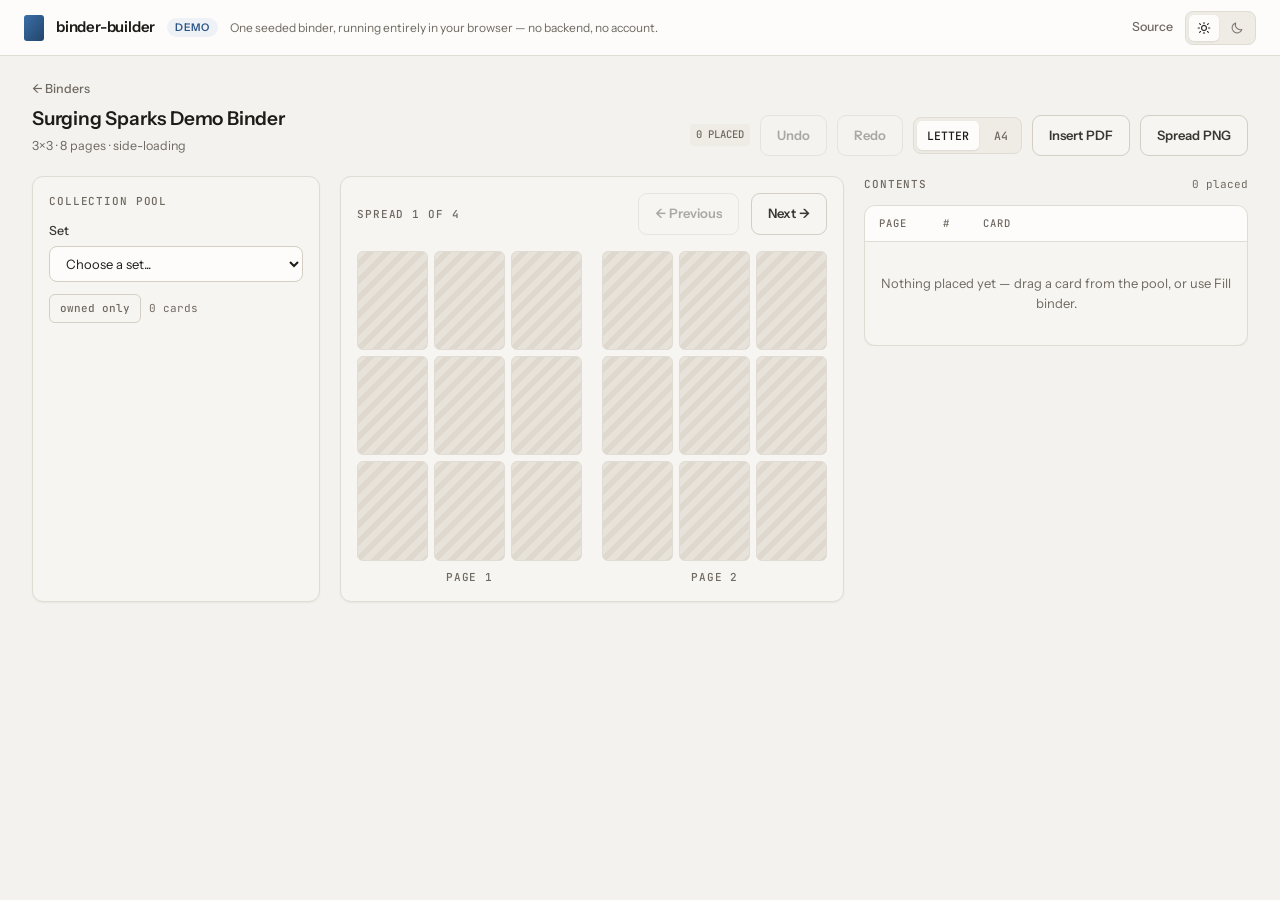
==== static/binder-builder-demo/index.html @ f61a71b1 "Add binder-builder project showcase with a live in-browser demo Write-up mirrors the Caliper page's " ====
<!doctype html>
<html lang="en">
  <head>
    <meta charset="UTF-8" />
    <meta name="viewport" content="width=device-width, initial-scale=1.0" />
    <title>binder-builder</title>
    <link rel="preconnect" href="https://fonts.googleapis.com" />
    <link rel="preconnect" href="https://fonts.gstatic.com" crossorigin />
    <link
      href="https://fonts.googleapis.com/css2?family=Space+Grotesk:wght@400;500;600;700&family=Instrument+Sans:wght@400;500;600;700&family=JetBrains+Mono:wght@400;500;700&display=swap"
      rel="stylesheet"
    />
    <script>
      // Resolve the theme before first paint so a dark-mode reload never flashes the paper
      // background. Mirrors the logic in src/lib/theme.tsx -- keep the storage key in sync.
      (function () {
        try {
          var stored = localStorage.getItem("bb-theme");
          var theme =
            stored === "light" || stored === "dark"
              ? stored
              : window.matchMedia("(prefers-color-scheme: dark)").matches
                ? "dark"
                : "light";
          document.documentElement.setAttribute("data-theme", theme);
        } catch (e) {
          document.documentElement.setAttribute("data-theme", "light");
        }
      })();
    </script>
    <script type="module" crossorigin src="/static/binder-builder-demo/assets/index-Chipo_FV.js"></script>
    <link rel="stylesheet" crossorigin href="/static/binder-builder-demo/assets/index-CbqgKbWm.css">
  </head>
  <body>
    <div id="root"></div>
  </body>
</html>
---- static/binder-builder-demo/assets/index-CbqgKbWm.css ----
*,:before,:after{--tw-border-spacing-x: 0;--tw-border-spacing-y: 0;--tw-translate-x: 0;--tw-translate-y: 0;--tw-rotate: 0;--tw-skew-x: 0;--tw-skew-y: 0;--tw-scale-x: 1;--tw-scale-y: 1;--tw-pan-x: ;--tw-pan-y: ;--tw-pinch-zoom: ;--tw-scroll-snap-strictness: proximity;--tw-gradient-from-position: ;--tw-gradient-via-position: ;--tw-gradient-to-position: ;--tw-ordinal: ;--tw-slashed-zero: ;--tw-numeric-figure: ;--tw-numeric-spacing: ;--tw-numeric-fraction: ;--tw-ring-inset: ;--tw-ring-offset-width: 0px;--tw-ring-offset-color: #fff;--tw-ring-color: rgb(59 130 246 / .5);--tw-ring-offset-shadow: 0 0 #0000;--tw-ring-shadow: 0 0 #0000;--tw-shadow: 0 0 #0000;--tw-shadow-colored: 0 0 #0000;--tw-blur: ;--tw-brightness: ;--tw-contrast: ;--tw-grayscale: ;--tw-hue-rotate: ;--tw-invert: ;--tw-saturate: ;--tw-sepia: ;--tw-drop-shadow: ;--tw-backdrop-blur: ;--tw-backdrop-brightness: ;--tw-backdrop-contrast: ;--tw-backdrop-grayscale: ;--tw-backdrop-hue-rotate: ;--tw-backdrop-invert: ;--tw-backdrop-opacity: ;--tw-backdrop-saturate: ;--tw-backdrop-sepia: ;--tw-contain-size: ;--tw-contain-layout: ;--tw-contain-paint: ;--tw-contain-style: }::backdrop{--tw-border-spacing-x: 0;--tw-border-spacing-y: 0;--tw-translate-x: 0;--tw-translate-y: 0;--tw-rotate: 0;--tw-skew-x: 0;--tw-skew-y: 0;--tw-scale-x: 1;--tw-scale-y: 1;--tw-pan-x: ;--tw-pan-y: ;--tw-pinch-zoom: ;--tw-scroll-snap-strictness: proximity;--tw-gradient-from-position: ;--tw-gradient-via-position: ;--tw-gradient-to-position: ;--tw-ordinal: ;--tw-slashed-zero: ;--tw-numeric-figure: ;--tw-numeric-spacing: ;--tw-numeric-fraction: ;--tw-ring-inset: ;--tw-ring-offset-width: 0px;--tw-ring-offset-color: #fff;--tw-ring-color: rgb(59 130 246 / .5);--tw-ring-offset-shadow: 0 0 #0000;--tw-ring-shadow: 0 0 #0000;--tw-shadow: 0 0 #0000;--tw-shadow-colored: 0 0 #0000;--tw-blur: ;--tw-brightness: ;--tw-contrast: ;--tw-grayscale: ;--tw-hue-rotate: ;--tw-invert: ;--tw-saturate: ;--tw-sepia: ;--tw-drop-shadow: ;--tw-backdrop-blur: ;--tw-backdrop-brightness: ;--tw-backdrop-contrast: ;--tw-backdrop-grayscale: ;--tw-backdrop-hue-rotate: ;--tw-backdrop-invert: ;--tw-backdrop-opacity: ;--tw-backdrop-saturate: ;--tw-backdrop-sepia: ;--tw-contain-size: ;--tw-contain-layout: ;--tw-contain-paint: ;--tw-contain-style: }*,:before,:after{box-sizing:border-box;border-width:0;border-style:solid;border-color:#e5e7eb}:before,:after{--tw-content: ""}html,:host{line-height:1.5;-webkit-text-size-adjust:100%;-moz-tab-size:4;-o-tab-size:4;tab-size:4;font-family:var(--font-sans);font-feature-settings:normal;font-variation-settings:normal;-webkit-tap-highlight-color:transparent}body{margin:0;line-height:inherit}hr{height:0;color:inherit;border-top-width:1px}abbr:where([title]){-webkit-text-decoration:underline dotted;text-decoration:underline dotted}h1,h2,h3,h4,h5,h6{font-size:inherit;font-weight:inherit}a{color:inherit;text-decoration:inherit}b,strong{font-weight:bolder}code,kbd,samp,pre{font-family:var(--font-mono);font-feature-settings:normal;font-variation-settings:normal;font-size:1em}small{font-size:80%}sub,sup{font-size:75%;line-height:0;position:relative;vertical-align:baseline}sub{bottom:-.25em}sup{top:-.5em}table{text-indent:0;border-color:inherit;border-collapse:collapse}button,input,optgroup,select,textarea{font-family:inherit;font-feature-settings:inherit;font-variation-settings:inherit;font-size:100%;font-weight:inherit;line-height:inherit;letter-spacing:inherit;color:inherit;margin:0;padding:0}button,select{text-transform:none}button,input:where([type=button]),input:where([type=reset]),input:where([type=submit]){-webkit-appearance:button;background-color:transparent;background-image:none}:-moz-focusring{outline:auto}:-moz-ui-invalid{box-shadow:none}progress{vertical-align:baseline}::-webkit-inner-spin-button,::-webkit-outer-spin-button{height:auto}[type=search]{-webkit-appearance:textfield;outline-offset:-2px}::-webkit-search-decoration{-webkit-appearance:none}::-webkit-file-upload-button{-webkit-appearance:button;font:inherit}summary{display:list-item}blockquote,dl,dd,h1,h2,h3,h4,h5,h6,hr,figure,p,pre{margin:0}fieldset{margin:0;padding:0}legend{padding:0}ol,ul,menu{list-style:none;margin:0;padding:0}dialog{padding:0}textarea{resize:vertical}input::-moz-placeholder,textarea::-moz-placeholder{opacity:1;color:#9ca3af}input::placeholder,textarea::placeholder{opacity:1;color:#9ca3af}button,[role=button]{cursor:pointer}:disabled{cursor:default}img,svg,video,canvas,audio,iframe,embed,object{display:block;vertical-align:middle}img,video{max-width:100%;height:auto}[hidden]:where(:not([hidden=until-found])){display:none}body{background-color:var(--canvas);font-family:var(--font-sans);color:var(--text);-webkit-font-smoothing:antialiased;-moz-osx-font-smoothing:grayscale}input,select,textarea,button{font-family:inherit}::-moz-selection{background:var(--accent-surface);color:var(--accent-text)}::selection{background:var(--accent-surface);color:var(--accent-text)}a:focus-visible,button:focus-visible,input:focus-visible,select:focus-visible,textarea:focus-visible,summary:focus-visible,[tabindex]:focus-visible,[role=button]:focus-visible{outline:2px solid var(--accent);outline-offset:2px}:focus:not(:focus-visible){outline:none}.hatch{background:repeating-linear-gradient(135deg,var(--hatch-a) 0 6px,var(--hatch-b) 6px 12px)}.hatch-lg{background:repeating-linear-gradient(135deg,var(--hatch-a) 0 8px,var(--hatch-b) 8px 16px)}.label-mono{font-family:var(--font-mono);font-size:11px;font-weight:500;text-transform:uppercase;letter-spacing:.08em;color:var(--text-3)}.sr-only{position:absolute;width:1px;height:1px;padding:0;margin:-1px;overflow:hidden;clip:rect(0,0,0,0);white-space:nowrap;border-width:0}.visible{visibility:visible}.collapse{visibility:collapse}.absolute{position:absolute}.relative{position:relative}.sticky{position:sticky}.left-1{left:.25rem}.right-1{right:.25rem}.right-\[3px\]{right:3px}.top-0{top:0}.top-1{top:.25rem}.top-\[3px\]{top:3px}.z-20{z-index:20}.mx-auto{margin-left:auto;margin-right:auto}.mb-0\.5{margin-bottom:.125rem}.mb-3{margin-bottom:.75rem}.mb-3\.5{margin-bottom:.875rem}.mb-4{margin-bottom:1rem}.mb-5{margin-bottom:1.25rem}.mb-6{margin-bottom:1.5rem}.ml-auto{margin-left:auto}.mt-1{margin-top:.25rem}.mt-1\.5{margin-top:.375rem}.mt-2{margin-top:.5rem}.mt-2\.5{margin-top:.625rem}.mt-3{margin-top:.75rem}.mt-3\.5{margin-top:.875rem}.mt-4{margin-top:1rem}.mt-6{margin-top:1.5rem}.mt-8{margin-top:2rem}.block{display:block}.inline-block{display:inline-block}.flex{display:flex}.inline-flex{display:inline-flex}.table{display:table}.grid{display:grid}.hidden{display:none}.aspect-card{aspect-ratio:63 / 88}.aspect-pocket{aspect-ratio:5 / 7}.h-1{height:.25rem}.h-1\.5{height:.375rem}.h-11{height:2.75rem}.h-12{height:3rem}.h-14{height:3.5rem}.h-2{height:.5rem}.h-3\.5{height:.875rem}.h-56{height:14rem}.h-6{height:1.5rem}.h-64{height:16rem}.h-\[26px\]{height:26px}.h-full{height:100%}.max-h-12{max-height:3rem}.max-h-72{max-height:18rem}.max-h-\[60vh\]{max-height:60vh}.max-h-\[70vh\]{max-height:70vh}.min-h-\[calc\(100vh-56px\)\]{min-height:calc(100vh - 56px)}.min-h-screen{min-height:100vh}.\!w-auto{width:auto!important}.w-10{width:2.5rem}.w-11{width:2.75rem}.w-14{width:3.5rem}.w-16{width:4rem}.w-2{width:.5rem}.w-24{width:6rem}.w-3\.5{width:.875rem}.w-5{width:1.25rem}.w-8{width:2rem}.w-\[30px\]{width:30px}.w-\[3px\]{width:3px}.w-\[58px\]{width:58px}.w-\[68px\]{width:68px}.w-fit{width:-moz-fit-content;width:fit-content}.w-full{width:100%}.min-w-0{min-width:0px}.min-w-\[110px\]{min-width:110px}.min-w-\[118px\]{min-width:118px}.min-w-\[130px\]{min-width:130px}.min-w-\[150px\]{min-width:150px}.min-w-\[200px\]{min-width:200px}.max-w-4xl{max-width:56rem}.max-w-5xl{max-width:64rem}.max-w-7xl{max-width:80rem}.max-w-\[1600px\]{max-width:1600px}.max-w-\[230px\]{max-width:230px}.max-w-full{max-width:100%}.max-w-md{max-width:28rem}.max-w-xl{max-width:36rem}.flex-1{flex:1 1 0%}.flex-none{flex:none}.shrink-0{flex-shrink:0}.border-collapse{border-collapse:collapse}@keyframes pulse{50%{opacity:.5}}.animate-pulse{animation:pulse 2s cubic-bezier(.4,0,.6,1) infinite}.cursor-grab{cursor:grab}.cursor-help{cursor:help}.cursor-pointer{cursor:pointer}.touch-none{touch-action:none}.select-none{-webkit-user-select:none;-moz-user-select:none;user-select:none}.grid-cols-1{grid-template-columns:repeat(1,minmax(0,1fr))}.grid-cols-2{grid-template-columns:repeat(2,minmax(0,1fr))}.grid-cols-3{grid-template-columns:repeat(3,minmax(0,1fr))}.flex-col{flex-direction:column}.flex-wrap{flex-wrap:wrap}.items-end{align-items:flex-end}.items-center{align-items:center}.items-baseline{align-items:baseline}.justify-end{justify-content:flex-end}.justify-center{justify-content:center}.justify-between{justify-content:space-between}.gap-0\.5{gap:.125rem}.gap-1{gap:.25rem}.gap-1\.5{gap:.375rem}.gap-2{gap:.5rem}.gap-2\.5{gap:.625rem}.gap-3{gap:.75rem}.gap-3\.5{gap:.875rem}.gap-4{gap:1rem}.gap-5{gap:1.25rem}.gap-6{gap:1.5rem}.gap-\[1px\]{gap:1px}.gap-\[3px\]{gap:3px}.gap-\[5px\]{gap:5px}.gap-x-4{-moz-column-gap:1rem;column-gap:1rem}.space-y-0\.5>:not([hidden])~:not([hidden]){--tw-space-y-reverse: 0;margin-top:calc(.125rem * calc(1 - var(--tw-space-y-reverse)));margin-bottom:calc(.125rem * var(--tw-space-y-reverse))}.overflow-hidden{overflow:hidden}.overflow-x-auto{overflow-x:auto}.overflow-y-auto{overflow-y:auto}.truncate{overflow:hidden;text-overflow:ellipsis;white-space:nowrap}.whitespace-nowrap{white-space:nowrap}.rounded{border-radius:.25rem}.rounded-\[11px\]{border-radius:11px}.rounded-\[3px\]{border-radius:3px}.rounded-\[5px\]{border-radius:5px}.rounded-\[7px\]{border-radius:7px}.rounded-\[9px\]{border-radius:9px}.rounded-full{border-radius:9999px}.rounded-lg{border-radius:.5rem}.rounded-md{border-radius:.375rem}.rounded-sm{border-radius:.125rem}.border{border-width:1px}.border-2{border-width:2px}.border-b{border-bottom-width:1px}.border-t{border-top-width:1px}.border-dashed{border-style:dashed}.border-dotted{border-style:dotted}.border-accent{border-color:var(--accent)}.border-accent-line{border-color:var(--accent-line)}.border-danger-line{border-color:var(--danger-line)}.border-ink-4{border-color:var(--text-4)}.border-line{border-color:var(--line)}.border-line-card{border-color:var(--line-card)}.border-line-strong{border-color:var(--line-strong)}.border-warn-line{border-color:var(--warn-line)}.bg-accent{background-color:var(--accent)}.bg-accent-surface{background-color:var(--accent-surface)}.bg-canvas{background-color:var(--canvas)}.bg-danger-surface{background-color:var(--danger-surface)}.bg-inset{background-color:var(--inset)}.bg-nav-active{background-color:var(--nav-active)}.bg-raised{background-color:var(--raised)}.bg-seg{background-color:var(--seg-active)}.bg-surface{background-color:var(--surface)}.bg-track{background-color:var(--track)}.bg-track-muted{background-color:var(--track-muted)}.bg-warn{background-color:var(--warn)}.bg-warn-surface{background-color:var(--warn-surface)}.bg-well{background-color:var(--well)}.bg-accent-panel{background-image:var(--accent-panel)}.bg-glow{background-image:var(--canvas-glow)}.bg-gradient-to-br{background-image:linear-gradient(to bottom right,var(--tw-gradient-stops))}.from-accent{--tw-gradient-from: var(--accent) var(--tw-gradient-from-position);--tw-gradient-to: rgb(255 255 255 / 0) var(--tw-gradient-to-position);--tw-gradient-stops: var(--tw-gradient-from), var(--tw-gradient-to)}.to-accent-deep{--tw-gradient-to: var(--accent-deep) var(--tw-gradient-to-position)}.object-contain{-o-object-fit:contain;object-fit:contain}.object-cover{-o-object-fit:cover;object-fit:cover}.p-0{padding:0}.p-1{padding:.25rem}.p-1\.5{padding:.375rem}.p-2{padding:.5rem}.p-2\.5{padding:.625rem}.p-3{padding:.75rem}.p-4{padding:1rem}.p-5{padding:1.25rem}.p-\[3px\]{padding:3px}.px-1{padding-left:.25rem;padding-right:.25rem}.px-1\.5{padding-left:.375rem;padding-right:.375rem}.px-2{padding-left:.5rem;padding-right:.5rem}.px-2\.5{padding-left:.625rem;padding-right:.625rem}.px-3{padding-left:.75rem;padding-right:.75rem}.px-3\.5{padding-left:.875rem;padding-right:.875rem}.px-4{padding-left:1rem;padding-right:1rem}.px-5{padding-left:1.25rem;padding-right:1.25rem}.px-6{padding-left:1.5rem;padding-right:1.5rem}.py-0\.5{padding-top:.125rem;padding-bottom:.125rem}.py-1{padding-top:.25rem;padding-bottom:.25rem}.py-1\.5{padding-top:.375rem;padding-bottom:.375rem}.py-10{padding-top:2.5rem;padding-bottom:2.5rem}.py-14{padding-top:3.5rem;padding-bottom:3.5rem}.py-16{padding-top:4rem;padding-bottom:4rem}.py-2{padding-top:.5rem;padding-bottom:.5rem}.py-2\.5{padding-top:.625rem;padding-bottom:.625rem}.py-3\.5{padding-top:.875rem;padding-bottom:.875rem}.py-6{padding-top:1.5rem;padding-bottom:1.5rem}.py-8{padding-top:2rem;padding-bottom:2rem}.py-\[1px\]{padding-top:1px;padding-bottom:1px}.py-\[2px\]{padding-top:2px;padding-bottom:2px}.py-\[3px\]{padding-top:3px;padding-bottom:3px}.py-\[5px\]{padding-top:5px;padding-bottom:5px}.py-\[7px\]{padding-top:7px;padding-bottom:7px}.pb-1{padding-bottom:.25rem}.pt-1{padding-top:.25rem}.pt-2{padding-top:.5rem}.pt-3{padding-top:.75rem}.pt-3\.5{padding-top:.875rem}.text-left{text-align:left}.text-center{text-align:center}.text-right{text-align:right}.align-middle{vertical-align:middle}.font-mono{font-family:var(--font-mono)}.text-\[10\.5px\]{font-size:10.5px}.text-\[10px\]{font-size:10px}.text-\[11\.5px\]{font-size:11.5px}.text-\[11px\]{font-size:11px}.text-\[12\.5px\]{font-size:12.5px}.text-\[12px\]{font-size:12px}.text-\[13\.5px\]{font-size:13.5px}.text-\[13px\]{font-size:13px}.text-\[14px\]{font-size:14px}.text-\[15px\]{font-size:15px}.text-\[16px\]{font-size:16px}.text-\[19px\]{font-size:19px}.text-\[22px\]{font-size:22px}.text-\[24px\]{font-size:24px}.text-\[30px\]{font-size:30px}.text-\[9\.5px\]{font-size:9.5px}.font-bold{font-weight:700}.font-medium{font-weight:500}.font-semibold{font-weight:600}.uppercase{text-transform:uppercase}.leading-\[1\.55\]{line-height:1.55}.leading-\[1\.5\]{line-height:1.5}.leading-\[1\.6\]{line-height:1.6}.leading-none{line-height:1}.leading-snug{line-height:1.375}.leading-tight{line-height:1.25}.tracking-\[-0\.2px\]{letter-spacing:-.2px}.tracking-\[-0\.4px\]{letter-spacing:-.4px}.tracking-\[-0\.5px\]{letter-spacing:-.5px}.tracking-\[-1px\]{letter-spacing:-1px}.tracking-\[0\.04em\]{letter-spacing:.04em}.tracking-\[0\.06em\]{letter-spacing:.06em}.tracking-\[0\.08em\]{letter-spacing:.08em}.text-accent-fg{color:var(--accent-fg)}.text-accent-text{color:var(--accent-text)}.text-danger-text{color:var(--danger-text)}.text-ink{color:var(--text)}.text-ink-2{color:var(--text-2)}.text-ink-3{color:var(--text-3)}.text-ink-4{color:var(--text-4)}.text-warn-fg{color:var(--warn-fg)}.text-warn-text{color:var(--warn-text)}.underline{text-decoration-line:underline}.accent-\[var\(--accent\)\],.accent-accent{accent-color:var(--accent)}.opacity-25{opacity:.25}.opacity-40{opacity:.4}.opacity-45{opacity:.45}.shadow-glow{--tw-shadow: var(--glow);--tw-shadow-colored: var(--glow);box-shadow:var(--tw-ring-offset-shadow, 0 0 #0000),var(--tw-ring-shadow, 0 0 #0000),var(--tw-shadow)}.shadow-hero{--tw-shadow: var(--shadow-hero);--tw-shadow-colored: var(--shadow-hero);box-shadow:var(--tw-ring-offset-shadow, 0 0 #0000),var(--tw-ring-shadow, 0 0 #0000),var(--tw-shadow)}.shadow-lift{--tw-shadow: var(--shadow-lift);--tw-shadow-colored: var(--shadow-lift);box-shadow:var(--tw-ring-offset-shadow, 0 0 #0000),var(--tw-ring-shadow, 0 0 #0000),var(--tw-shadow)}.shadow-panel{--tw-shadow: var(--shadow-panel);--tw-shadow-colored: var(--shadow-panel);box-shadow:var(--tw-ring-offset-shadow, 0 0 #0000),var(--tw-ring-shadow, 0 0 #0000),var(--tw-shadow)}.shadow-seg{--tw-shadow: var(--seg-active-shadow);--tw-shadow-colored: var(--seg-active-shadow);box-shadow:var(--tw-ring-offset-shadow, 0 0 #0000),var(--tw-ring-shadow, 0 0 #0000),var(--tw-shadow);--tw-shadow-color: var(--seg-active);--tw-shadow: var(--tw-shadow-colored)}.outline-none{outline:2px solid transparent;outline-offset:2px}.invert{--tw-invert: invert(100%);filter:var(--tw-blur) var(--tw-brightness) var(--tw-contrast) var(--tw-grayscale) var(--tw-hue-rotate) var(--tw-invert) var(--tw-saturate) var(--tw-sepia) var(--tw-drop-shadow)}.filter{filter:var(--tw-blur) var(--tw-brightness) var(--tw-contrast) var(--tw-grayscale) var(--tw-hue-rotate) var(--tw-invert) var(--tw-saturate) var(--tw-sepia) var(--tw-drop-shadow)}.transition-\[width\]{transition-property:width;transition-timing-function:cubic-bezier(.4,0,.2,1);transition-duration:.15s}.transition-colors{transition-property:color,background-color,border-color,text-decoration-color,fill,stroke;transition-timing-function:cubic-bezier(.4,0,.2,1);transition-duration:.15s}:root,[data-theme=light]{color-scheme:light;--font-sans: "Instrument Sans", system-ui, -apple-system, sans-serif;--font-mono: "JetBrains Mono", ui-monospace, SFMono-Regular, monospace;--canvas: #f4f2ee;--canvas-glow: none;--surface: #fdfcfa;--raised: #f7f5f1;--inset: #efece6;--well: #f4f2ee;--line: #e0dcd4;--line-strong: #d4cec3;--line-card: #cdc6ba;--text: #1e1c19;--text-2: #3b3833;--text-3: #6f6961;--text-4: #7a736a;--accent: #3b6ea8;--accent-fg: #fdfcfa;--accent-text: #2d5687;--accent-surface: #eef2f7;--accent-line: #c6d5e6;--accent-deep: #23456b;--warn: #b3803a;--warn-text: #8c6229;--warn-surface: #f6eddf;--warn-line: #e6d3b4;--warn-fg: #2a1e0b;--danger: #a8443a;--danger-text: #8f3a31;--danger-surface: #f7ece9;--danger-line: #e6cdc8;--track: #dcd6cc;--track-muted: #b3aca1;--nav-active: #eae6df;--seg-active: #fdfcfa;--seg-active-shadow: 0 1px 2px rgba(60, 50, 35, .1);--accent-panel: linear-gradient(#eef2f7, #eef2f7);--hatch-a: #e8e3da;--hatch-b: #ded8ce;--shadow-card: 0 1px 3px rgba(60, 50, 35, .14);--shadow-panel: 0 1px 2px rgba(60, 50, 35, .06);--shadow-lift: 0 16px 30px rgba(60, 50, 35, .28);--shadow-hero: 0 10px 26px rgba(60, 50, 35, .18);--glow: 0 0 0 4px rgba(59, 110, 168, .12)}[data-theme=dark]{color-scheme:dark;--font-sans: "Space Grotesk", system-ui, -apple-system, sans-serif;--font-mono: "JetBrains Mono", ui-monospace, SFMono-Regular, monospace;--canvas: #0e1013;--canvas-glow: radial-gradient(120% 80% at 50% 0%, #161a21 0%, #0e1013 70%);--surface: #111419;--raised: #151a20;--inset: #0e1216;--well: #14181e;--line: #22262d;--line-strong: #262b33;--line-card: #333b45;--text: #e8eaed;--text-2: #c7ccd4;--text-3: #8b929d;--text-4: #7b838f;--accent: #5fd6a5;--accent-fg: #0b1a14;--accent-text: #5fd6a5;--accent-surface: #1a2b24;--accent-line: #2f4b40;--accent-deep: #2f7f63;--warn: #e8b166;--warn-text: #e8b166;--warn-surface: #2b2419;--warn-line: #4a3a22;--warn-fg: #14100a;--danger: #e3796d;--danger-text: #e3796d;--danger-surface: #2b1c1a;--danger-line: #4a2b27;--track: #252c34;--track-muted: #4a5560;--nav-active: #1e242c;--seg-active: #252c34;--seg-active-shadow: none;--accent-panel: linear-gradient(#1a2b24, #151a20);--hatch-a: #262d36;--hatch-b: #1d232b;--shadow-card: 0 2px 10px rgba(0, 0, 0, .5);--shadow-panel: inset 0 1px 0 rgba(255, 255, 255, .03);--shadow-lift: 0 18px 36px rgba(0, 0, 0, .7);--shadow-hero: 0 10px 30px rgba(0, 0, 0, .55);--glow: 0 0 0 4px rgba(95, 214, 165, .12)}@media(prefers-reduced-motion:reduce){*,*:before,*:after{animation-duration:.01ms!important;animation-iteration-count:1!important;transition-duration:.01ms!important;scroll-behavior:auto!important}}.placeholder\:text-ink-4::-moz-placeholder{color:var(--text-4)}.placeholder\:text-ink-4::placeholder{color:var(--text-4)}.last\:border-0:last-child{border-width:0px}.hover\:border-accent:hover{border-color:var(--accent)}.hover\:border-accent-line:hover{border-color:var(--accent-line)}.hover\:border-line-card:hover{border-color:var(--line-card)}.hover\:bg-danger-surface:hover{background-color:var(--danger-surface)}.hover\:bg-inset:hover{background-color:var(--inset)}.hover\:text-accent-text:hover{color:var(--accent-text)}.hover\:text-danger-text:hover{color:var(--danger-text)}.hover\:text-ink:hover{color:var(--text)}.hover\:text-ink-2:hover{color:var(--text-2)}.hover\:underline:hover{text-decoration-line:underline}.hover\:opacity-90:hover{opacity:.9}.focus\:border-accent:focus{border-color:var(--accent)}.focus\:shadow-glow:focus{--tw-shadow: var(--glow);--tw-shadow-colored: var(--glow);box-shadow:var(--tw-ring-offset-shadow, 0 0 #0000),var(--tw-ring-shadow, 0 0 #0000),var(--tw-shadow)}.focus-visible\:block:focus-visible{display:block}.active\:cursor-grabbing:active{cursor:grabbing}.disabled\:cursor-not-allowed:disabled{cursor:not-allowed}.disabled\:opacity-40:disabled{opacity:.4}.group\/pocket:hover .group-hover\/pocket\:block{display:block}@media(min-width:640px){.sm\:block{display:block}.sm\:inline{display:inline}.sm\:w-28{width:7rem}.sm\:w-40{width:10rem}.sm\:grid-cols-3{grid-template-columns:repeat(3,minmax(0,1fr))}.sm\:grid-cols-4{grid-template-columns:repeat(4,minmax(0,1fr))}.sm\:flex-row{flex-direction:row}.sm\:items-end{align-items:flex-end}.sm\:gap-7{gap:1.75rem}.sm\:px-6{padding-left:1.5rem;padding-right:1.5rem}.sm\:px-8{padding-left:2rem;padding-right:2rem}}@media(min-width:768px){.md\:grid-cols-4{grid-template-columns:repeat(4,minmax(0,1fr))}.md\:grid-cols-6{grid-template-columns:repeat(6,minmax(0,1fr))}}@media(min-width:1024px){.lg\:col-span-5{grid-column:span 5 / span 5}.lg\:col-span-7{grid-column:span 7 / span 7}.lg\:w-72{width:18rem}.lg\:grid-cols-12{grid-template-columns:repeat(12,minmax(0,1fr))}.lg\:grid-cols-6{grid-template-columns:repeat(6,minmax(0,1fr))}.lg\:grid-cols-8{grid-template-columns:repeat(8,minmax(0,1fr))}}@media(min-width:1280px){.xl\:w-\[24rem\]{width:24rem}.xl\:grid-cols-5{grid-template-columns:repeat(5,minmax(0,1fr))}.xl\:grid-cols-7{grid-template-columns:repeat(7,minmax(0,1fr))}.xl\:grid-cols-9{grid-template-columns:repeat(9,minmax(0,1fr))}.xl\:flex-row{flex-direction:row}}
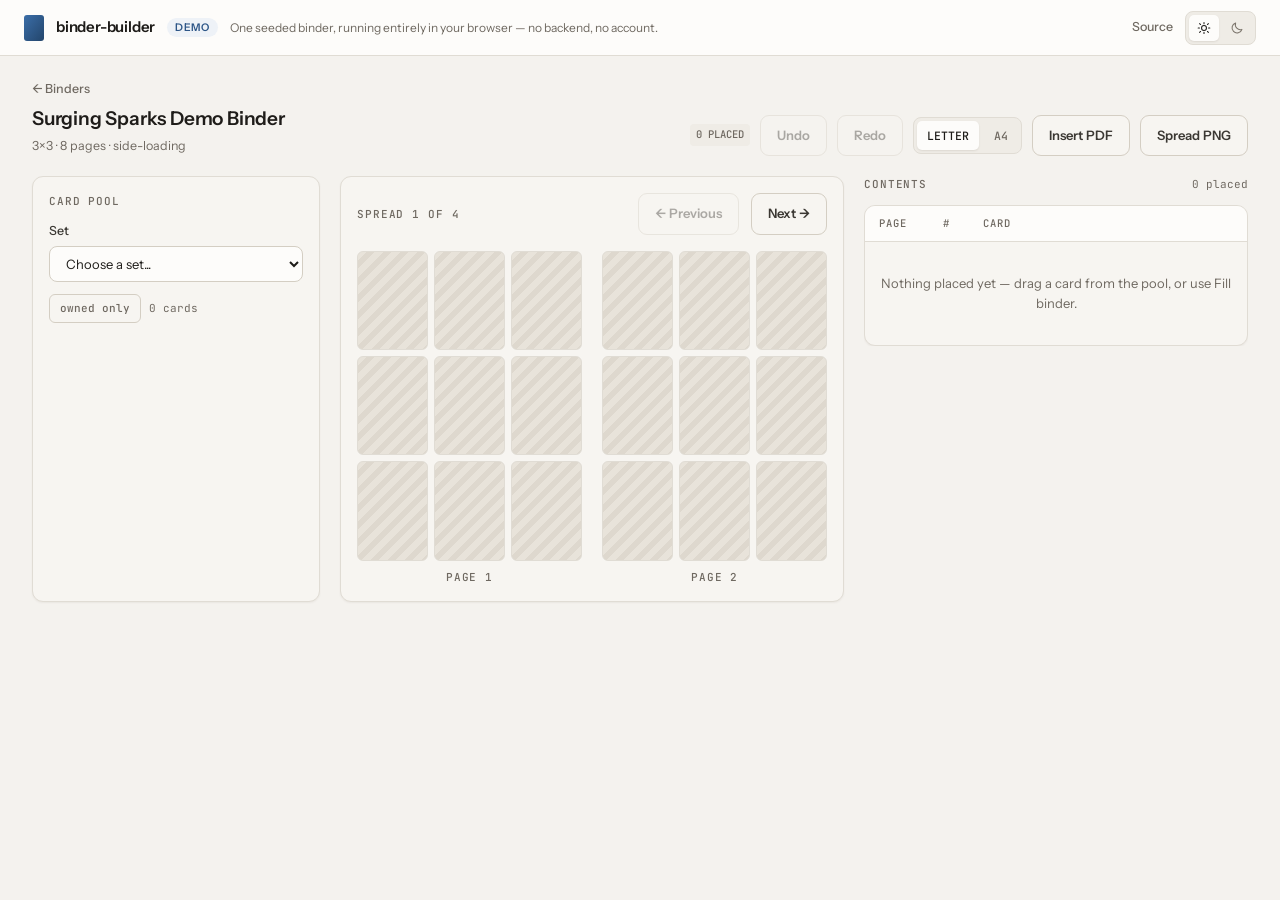
==== commit b24270c1: "Update binder-builder project page and add Phase 4 blog post Michi auto-layout and Phase 4 (custom g" ====
--- a/static/binder-builder-demo/index.html
+++ b/static/binder-builder-demo/index.html
@@ -28,8 +28,8 @@
         }
       })();
     </script>
-    <script type="module" crossorigin src="/static/binder-builder-demo/assets/index-Chipo_FV.js"></script>
-    <link rel="stylesheet" crossorigin href="/static/binder-builder-demo/assets/index-CbqgKbWm.css">
+    <script type="module" crossorigin src="/static/binder-builder-demo/assets/index-DSk0Tb7m.js"></script>
+    <link rel="stylesheet" crossorigin href="/static/binder-builder-demo/assets/index-BuWAXM_l.css">
   </head>
   <body>
     <div id="root"></div>
--- a/static/binder-builder-demo/assets/index-BuWAXM_l.css
+++ b/static/binder-builder-demo/assets/index-BuWAXM_l.css
@@ -0,0 +1 @@
+*,:before,:after{--tw-border-spacing-x: 0;--tw-border-spacing-y: 0;--tw-translate-x: 0;--tw-translate-y: 0;--tw-rotate: 0;--tw-skew-x: 0;--tw-skew-y: 0;--tw-scale-x: 1;--tw-scale-y: 1;--tw-pan-x: ;--tw-pan-y: ;--tw-pinch-zoom: ;--tw-scroll-snap-strictness: proximity;--tw-gradient-from-position: ;--tw-gradient-via-position: ;--tw-gradient-to-position: ;--tw-ordinal: ;--tw-slashed-zero: ;--tw-numeric-figure: ;--tw-numeric-spacing: ;--tw-numeric-fraction: ;--tw-ring-inset: ;--tw-ring-offset-width: 0px;--tw-ring-offset-color: #fff;--tw-ring-color: rgb(59 130 246 / .5);--tw-ring-offset-shadow: 0 0 #0000;--tw-ring-shadow: 0 0 #0000;--tw-shadow: 0 0 #0000;--tw-shadow-colored: 0 0 #0000;--tw-blur: ;--tw-brightness: ;--tw-contrast: ;--tw-grayscale: ;--tw-hue-rotate: ;--tw-invert: ;--tw-saturate: ;--tw-sepia: ;--tw-drop-shadow: ;--tw-backdrop-blur: ;--tw-backdrop-brightness: ;--tw-backdrop-contrast: ;--tw-backdrop-grayscale: ;--tw-backdrop-hue-rotate: ;--tw-backdrop-invert: ;--tw-backdrop-opacity: ;--tw-backdrop-saturate: ;--tw-backdrop-sepia: ;--tw-contain-size: ;--tw-contain-layout: ;--tw-contain-paint: ;--tw-contain-style: }::backdrop{--tw-border-spacing-x: 0;--tw-border-spacing-y: 0;--tw-translate-x: 0;--tw-translate-y: 0;--tw-rotate: 0;--tw-skew-x: 0;--tw-skew-y: 0;--tw-scale-x: 1;--tw-scale-y: 1;--tw-pan-x: ;--tw-pan-y: ;--tw-pinch-zoom: ;--tw-scroll-snap-strictness: proximity;--tw-gradient-from-position: ;--tw-gradient-via-position: ;--tw-gradient-to-position: ;--tw-ordinal: ;--tw-slashed-zero: ;--tw-numeric-figure: ;--tw-numeric-spacing: ;--tw-numeric-fraction: ;--tw-ring-inset: ;--tw-ring-offset-width: 0px;--tw-ring-offset-color: #fff;--tw-ring-color: rgb(59 130 246 / .5);--tw-ring-offset-shadow: 0 0 #0000;--tw-ring-shadow: 0 0 #0000;--tw-shadow: 0 0 #0000;--tw-shadow-colored: 0 0 #0000;--tw-blur: ;--tw-brightness: ;--tw-contrast: ;--tw-grayscale: ;--tw-hue-rotate: ;--tw-invert: ;--tw-saturate: ;--tw-sepia: ;--tw-drop-shadow: ;--tw-backdrop-blur: ;--tw-backdrop-brightness: ;--tw-backdrop-contrast: ;--tw-backdrop-grayscale: ;--tw-backdrop-hue-rotate: ;--tw-backdrop-invert: ;--tw-backdrop-opacity: ;--tw-backdrop-saturate: ;--tw-backdrop-sepia: ;--tw-contain-size: ;--tw-contain-layout: ;--tw-contain-paint: ;--tw-contain-style: }*,:before,:after{box-sizing:border-box;border-width:0;border-style:solid;border-color:#e5e7eb}:before,:after{--tw-content: ""}html,:host{line-height:1.5;-webkit-text-size-adjust:100%;-moz-tab-size:4;-o-tab-size:4;tab-size:4;font-family:var(--font-sans);font-feature-settings:normal;font-variation-settings:normal;-webkit-tap-highlight-color:transparent}body{margin:0;line-height:inherit}hr{height:0;color:inherit;border-top-width:1px}abbr:where([title]){-webkit-text-decoration:underline dotted;text-decoration:underline dotted}h1,h2,h3,h4,h5,h6{font-size:inherit;font-weight:inherit}a{color:inherit;text-decoration:inherit}b,strong{font-weight:bolder}code,kbd,samp,pre{font-family:var(--font-mono);font-feature-settings:normal;font-variation-settings:normal;font-size:1em}small{font-size:80%}sub,sup{font-size:75%;line-height:0;position:relative;vertical-align:baseline}sub{bottom:-.25em}sup{top:-.5em}table{text-indent:0;border-color:inherit;border-collapse:collapse}button,input,optgroup,select,textarea{font-family:inherit;font-feature-settings:inherit;font-variation-settings:inherit;font-size:100%;font-weight:inherit;line-height:inherit;letter-spacing:inherit;color:inherit;margin:0;padding:0}button,select{text-transform:none}button,input:where([type=button]),input:where([type=reset]),input:where([type=submit]){-webkit-appearance:button;background-color:transparent;background-image:none}:-moz-focusring{outline:auto}:-moz-ui-invalid{box-shadow:none}progress{vertical-align:baseline}::-webkit-inner-spin-button,::-webkit-outer-spin-button{height:auto}[type=search]{-webkit-appearance:textfield;outline-offset:-2px}::-webkit-search-decoration{-webkit-appearance:none}::-webkit-file-upload-button{-webkit-appearance:button;font:inherit}summary{display:list-item}blockquote,dl,dd,h1,h2,h3,h4,h5,h6,hr,figure,p,pre{margin:0}fieldset{margin:0;padding:0}legend{padding:0}ol,ul,menu{list-style:none;margin:0;padding:0}dialog{padding:0}textarea{resize:vertical}input::-moz-placeholder,textarea::-moz-placeholder{opacity:1;color:#9ca3af}input::placeholder,textarea::placeholder{opacity:1;color:#9ca3af}button,[role=button]{cursor:pointer}:disabled{cursor:default}img,svg,video,canvas,audio,iframe,embed,object{display:block;vertical-align:middle}img,video{max-width:100%;height:auto}[hidden]:where(:not([hidden=until-found])){display:none}body{background-color:var(--canvas);font-family:var(--font-sans);color:var(--text);-webkit-font-smoothing:antialiased;-moz-osx-font-smoothing:grayscale}input,select,textarea,button{font-family:inherit}::-moz-selection{background:var(--accent-surface);color:var(--accent-text)}::selection{background:var(--accent-surface);color:var(--accent-text)}a:focus-visible,button:focus-visible,input:focus-visible,select:focus-visible,textarea:focus-visible,summary:focus-visible,[tabindex]:focus-visible,[role=button]:focus-visible{outline:2px solid var(--accent);outline-offset:2px}:focus:not(:focus-visible){outline:none}.hatch{background:repeating-linear-gradient(135deg,var(--hatch-a) 0 6px,var(--hatch-b) 6px 12px)}.hatch-lg{background:repeating-linear-gradient(135deg,var(--hatch-a) 0 8px,var(--hatch-b) 8px 16px)}.label-mono{font-family:var(--font-mono);font-size:11px;font-weight:500;text-transform:uppercase;letter-spacing:.08em;color:var(--text-3)}.sr-only{position:absolute;width:1px;height:1px;padding:0;margin:-1px;overflow:hidden;clip:rect(0,0,0,0);white-space:nowrap;border-width:0}.visible{visibility:visible}.collapse{visibility:collapse}.fixed{position:fixed}.absolute{position:absolute}.relative{position:relative}.sticky{position:sticky}.bottom-4{bottom:1rem}.left-1{left:.25rem}.right-1{right:.25rem}.right-\[3px\]{right:3px}.top-0{top:0}.top-1{top:.25rem}.top-\[3px\]{top:3px}.z-20{z-index:20}.mx-auto{margin-left:auto;margin-right:auto}.-mt-2{margin-top:-.5rem}.mb-0\.5{margin-bottom:.125rem}.mb-3{margin-bottom:.75rem}.mb-3\.5{margin-bottom:.875rem}.mb-4{margin-bottom:1rem}.mb-5{margin-bottom:1.25rem}.mb-6{margin-bottom:1.5rem}.ml-2{margin-left:.5rem}.ml-auto{margin-left:auto}.mt-1{margin-top:.25rem}.mt-1\.5{margin-top:.375rem}.mt-2{margin-top:.5rem}.mt-2\.5{margin-top:.625rem}.mt-3{margin-top:.75rem}.mt-3\.5{margin-top:.875rem}.mt-4{margin-top:1rem}.mt-6{margin-top:1.5rem}.mt-8{margin-top:2rem}.block{display:block}.inline-block{display:inline-block}.flex{display:flex}.inline-flex{display:inline-flex}.table{display:table}.grid{display:grid}.hidden{display:none}.aspect-card{aspect-ratio:63 / 88}.aspect-pocket{aspect-ratio:5 / 7}.h-1{height:.25rem}.h-1\.5{height:.375rem}.h-11{height:2.75rem}.h-12{height:3rem}.h-14{height:3.5rem}.h-2{height:.5rem}.h-3\.5{height:.875rem}.h-5{height:1.25rem}.h-56{height:14rem}.h-6{height:1.5rem}.h-64{height:16rem}.h-\[26px\]{height:26px}.h-full{height:100%}.max-h-12{max-height:3rem}.max-h-72{max-height:18rem}.max-h-\[60vh\]{max-height:60vh}.max-h-\[70vh\]{max-height:70vh}.min-h-\[calc\(100vh-56px\)\]{min-height:calc(100vh - 56px)}.min-h-screen{min-height:100vh}.\!w-auto{width:auto!important}.w-10{width:2.5rem}.w-11{width:2.75rem}.w-12{width:3rem}.w-14{width:3.5rem}.w-16{width:4rem}.w-2{width:.5rem}.w-24{width:6rem}.w-3\.5{width:.875rem}.w-48{width:12rem}.w-5{width:1.25rem}.w-7{width:1.75rem}.w-8{width:2rem}.w-\[30px\]{width:30px}.w-\[3px\]{width:3px}.w-\[58px\]{width:58px}.w-\[68px\]{width:68px}.w-\[9\.5rem\]{width:9.5rem}.w-auto{width:auto}.w-fit{width:-moz-fit-content;width:fit-content}.w-full{width:100%}.min-w-0{min-width:0px}.min-w-\[110px\]{min-width:110px}.min-w-\[118px\]{min-width:118px}.min-w-\[12rem\]{min-width:12rem}.min-w-\[130px\]{min-width:130px}.min-w-\[150px\]{min-width:150px}.min-w-\[200px\]{min-width:200px}.max-w-4xl{max-width:56rem}.max-w-5xl{max-width:64rem}.max-w-7xl{max-width:80rem}.max-w-\[1600px\]{max-width:1600px}.max-w-\[230px\]{max-width:230px}.max-w-full{max-width:100%}.max-w-md{max-width:28rem}.max-w-xl{max-width:36rem}.flex-1{flex:1 1 0%}.flex-none{flex:none}.shrink-0{flex-shrink:0}.border-collapse{border-collapse:collapse}@keyframes pulse{50%{opacity:.5}}.animate-pulse{animation:pulse 2s cubic-bezier(.4,0,.6,1) infinite}.cursor-grab{cursor:grab}.cursor-help{cursor:help}.cursor-pointer{cursor:pointer}.touch-none{touch-action:none}.select-none{-webkit-user-select:none;-moz-user-select:none;user-select:none}.grid-cols-1{grid-template-columns:repeat(1,minmax(0,1fr))}.grid-cols-2{grid-template-columns:repeat(2,minmax(0,1fr))}.grid-cols-3{grid-template-columns:repeat(3,minmax(0,1fr))}.flex-col{flex-direction:column}.flex-wrap{flex-wrap:wrap}.items-end{align-items:flex-end}.items-center{align-items:center}.items-baseline{align-items:baseline}.justify-end{justify-content:flex-end}.justify-center{justify-content:center}.justify-between{justify-content:space-between}.gap-0\.5{gap:.125rem}.gap-1{gap:.25rem}.gap-1\.5{gap:.375rem}.gap-2{gap:.5rem}.gap-2\.5{gap:.625rem}.gap-3{gap:.75rem}.gap-3\.5{gap:.875rem}.gap-4{gap:1rem}.gap-5{gap:1.25rem}.gap-6{gap:1.5rem}.gap-\[1px\]{gap:1px}.gap-\[3px\]{gap:3px}.gap-\[5px\]{gap:5px}.gap-x-4{-moz-column-gap:1rem;column-gap:1rem}.space-y-0\.5>:not([hidden])~:not([hidden]){--tw-space-y-reverse: 0;margin-top:calc(.125rem * calc(1 - var(--tw-space-y-reverse)));margin-bottom:calc(.125rem * var(--tw-space-y-reverse))}.overflow-hidden{overflow:hidden}.overflow-x-auto{overflow-x:auto}.overflow-y-auto{overflow-y:auto}.truncate{overflow:hidden;text-overflow:ellipsis;white-space:nowrap}.whitespace-nowrap{white-space:nowrap}.rounded{border-radius:.25rem}.rounded-\[10px\]{border-radius:10px}.rounded-\[11px\]{border-radius:11px}.rounded-\[3px\]{border-radius:3px}.rounded-\[5px\]{border-radius:5px}.rounded-\[7px\]{border-radius:7px}.rounded-\[9px\]{border-radius:9px}.rounded-full{border-radius:9999px}.rounded-lg{border-radius:.5rem}.rounded-md{border-radius:.375rem}.rounded-sm{border-radius:.125rem}.border{border-width:1px}.border-2{border-width:2px}.border-b{border-bottom-width:1px}.border-t{border-top-width:1px}.border-dashed{border-style:dashed}.border-dotted{border-style:dotted}.border-accent{border-color:var(--accent)}.border-accent-line{border-color:var(--accent-line)}.border-danger-line{border-color:var(--danger-line)}.border-ink-4{border-color:var(--text-4)}.border-line{border-color:var(--line)}.border-line-card{border-color:var(--line-card)}.border-line-strong{border-color:var(--line-strong)}.border-warn-line{border-color:var(--warn-line)}.bg-accent{background-color:var(--accent)}.bg-accent-surface{background-color:var(--accent-surface)}.bg-canvas{background-color:var(--canvas)}.bg-danger-surface{background-color:var(--danger-surface)}.bg-inset{background-color:var(--inset)}.bg-nav-active{background-color:var(--nav-active)}.bg-raised{background-color:var(--raised)}.bg-seg{background-color:var(--seg-active)}.bg-surface{background-color:var(--surface)}.bg-track{background-color:var(--track)}.bg-track-muted{background-color:var(--track-muted)}.bg-warn{background-color:var(--warn)}.bg-warn-surface{background-color:var(--warn-surface)}.bg-well{background-color:var(--well)}.bg-accent-panel{background-image:var(--accent-panel)}.bg-glow{background-image:var(--canvas-glow)}.bg-gradient-to-br{background-image:linear-gradient(to bottom right,var(--tw-gradient-stops))}.from-accent{--tw-gradient-from: var(--accent) var(--tw-gradient-from-position);--tw-gradient-to: rgb(255 255 255 / 0) var(--tw-gradient-to-position);--tw-gradient-stops: var(--tw-gradient-from), var(--tw-gradient-to)}.to-accent-deep{--tw-gradient-to: var(--accent-deep) var(--tw-gradient-to-position)}.object-contain{-o-object-fit:contain;object-fit:contain}.object-cover{-o-object-fit:cover;object-fit:cover}.p-0{padding:0}.p-1{padding:.25rem}.p-1\.5{padding:.375rem}.p-2{padding:.5rem}.p-2\.5{padding:.625rem}.p-3{padding:.75rem}.p-4{padding:1rem}.p-5{padding:1.25rem}.p-\[3px\]{padding:3px}.px-0\.5{padding-left:.125rem;padding-right:.125rem}.px-1{padding-left:.25rem;padding-right:.25rem}.px-1\.5{padding-left:.375rem;padding-right:.375rem}.px-2{padding-left:.5rem;padding-right:.5rem}.px-2\.5{padding-left:.625rem;padding-right:.625rem}.px-3{padding-left:.75rem;padding-right:.75rem}.px-3\.5{padding-left:.875rem;padding-right:.875rem}.px-4{padding-left:1rem;padding-right:1rem}.px-5{padding-left:1.25rem;padding-right:1.25rem}.px-6{padding-left:1.5rem;padding-right:1.5rem}.py-0\.5{padding-top:.125rem;padding-bottom:.125rem}.py-1{padding-top:.25rem;padding-bottom:.25rem}.py-1\.5{padding-top:.375rem;padding-bottom:.375rem}.py-10{padding-top:2.5rem;padding-bottom:2.5rem}.py-14{padding-top:3.5rem;padding-bottom:3.5rem}.py-16{padding-top:4rem;padding-bottom:4rem}.py-2{padding-top:.5rem;padding-bottom:.5rem}.py-2\.5{padding-top:.625rem;padding-bottom:.625rem}.py-3{padding-top:.75rem;padding-bottom:.75rem}.py-3\.5{padding-top:.875rem;padding-bottom:.875rem}.py-6{padding-top:1.5rem;padding-bottom:1.5rem}.py-8{padding-top:2rem;padding-bottom:2rem}.py-\[1px\]{padding-top:1px;padding-bottom:1px}.py-\[2px\]{padding-top:2px;padding-bottom:2px}.py-\[3px\]{padding-top:3px;padding-bottom:3px}.py-\[5px\]{padding-top:5px;padding-bottom:5px}.py-\[7px\]{padding-top:7px;padding-bottom:7px}.pb-1{padding-bottom:.25rem}.pt-1{padding-top:.25rem}.pt-2{padding-top:.5rem}.pt-3{padding-top:.75rem}.pt-3\.5{padding-top:.875rem}.text-left{text-align:left}.text-center{text-align:center}.text-right{text-align:right}.align-middle{vertical-align:middle}.font-mono{font-family:var(--font-mono)}.text-\[10\.5px\]{font-size:10.5px}.text-\[10px\]{font-size:10px}.text-\[11\.5px\]{font-size:11.5px}.text-\[11px\]{font-size:11px}.text-\[12\.5px\]{font-size:12.5px}.text-\[12px\]{font-size:12px}.text-\[13\.5px\]{font-size:13.5px}.text-\[13px\]{font-size:13px}.text-\[14px\]{font-size:14px}.text-\[15px\]{font-size:15px}.text-\[16px\]{font-size:16px}.text-\[19px\]{font-size:19px}.text-\[22px\]{font-size:22px}.text-\[24px\]{font-size:24px}.text-\[30px\]{font-size:30px}.text-\[9\.5px\]{font-size:9.5px}.font-bold{font-weight:700}.font-medium{font-weight:500}.font-semibold{font-weight:600}.uppercase{text-transform:uppercase}.leading-\[1\.55\]{line-height:1.55}.leading-\[1\.5\]{line-height:1.5}.leading-\[1\.6\]{line-height:1.6}.leading-none{line-height:1}.leading-snug{line-height:1.375}.leading-tight{line-height:1.25}.tracking-\[-0\.2px\]{letter-spacing:-.2px}.tracking-\[-0\.4px\]{letter-spacing:-.4px}.tracking-\[-0\.5px\]{letter-spacing:-.5px}.tracking-\[-1px\]{letter-spacing:-1px}.tracking-\[0\.04em\]{letter-spacing:.04em}.tracking-\[0\.06em\]{letter-spacing:.06em}.tracking-\[0\.08em\]{letter-spacing:.08em}.text-accent-fg{color:var(--accent-fg)}.text-accent-text{color:var(--accent-text)}.text-danger-text{color:var(--danger-text)}.text-ink{color:var(--text)}.text-ink-2{color:var(--text-2)}.text-ink-3{color:var(--text-3)}.text-ink-4{color:var(--text-4)}.text-transparent{color:transparent}.text-warn-fg{color:var(--warn-fg)}.text-warn-text{color:var(--warn-text)}.underline{text-decoration-line:underline}.accent-\[var\(--accent\)\],.accent-accent{accent-color:var(--accent)}.opacity-25{opacity:.25}.opacity-40{opacity:.4}.opacity-45{opacity:.45}.shadow-glow{--tw-shadow: var(--glow);--tw-shadow-colored: var(--glow);box-shadow:var(--tw-ring-offset-shadow, 0 0 #0000),var(--tw-ring-shadow, 0 0 #0000),var(--tw-shadow)}.shadow-hero{--tw-shadow: var(--shadow-hero);--tw-shadow-colored: var(--shadow-hero);box-shadow:var(--tw-ring-offset-shadow, 0 0 #0000),var(--tw-ring-shadow, 0 0 #0000),var(--tw-shadow)}.shadow-lift{--tw-shadow: var(--shadow-lift);--tw-shadow-colored: var(--shadow-lift);box-shadow:var(--tw-ring-offset-shadow, 0 0 #0000),var(--tw-ring-shadow, 0 0 #0000),var(--tw-shadow)}.shadow-panel{--tw-shadow: var(--shadow-panel);--tw-shadow-colored: var(--shadow-panel);box-shadow:var(--tw-ring-offset-shadow, 0 0 #0000),var(--tw-ring-shadow, 0 0 #0000),var(--tw-shadow)}.shadow-seg{--tw-shadow: var(--seg-active-shadow);--tw-shadow-colored: var(--seg-active-shadow);box-shadow:var(--tw-ring-offset-shadow, 0 0 #0000),var(--tw-ring-shadow, 0 0 #0000),var(--tw-shadow);--tw-shadow-color: var(--seg-active);--tw-shadow: var(--tw-shadow-colored)}.outline-none{outline:2px solid transparent;outline-offset:2px}.invert{--tw-invert: invert(100%);filter:var(--tw-blur) var(--tw-brightness) var(--tw-contrast) var(--tw-grayscale) var(--tw-hue-rotate) var(--tw-invert) var(--tw-saturate) var(--tw-sepia) var(--tw-drop-shadow)}.filter{filter:var(--tw-blur) var(--tw-brightness) var(--tw-contrast) var(--tw-grayscale) var(--tw-hue-rotate) var(--tw-invert) var(--tw-saturate) var(--tw-sepia) var(--tw-drop-shadow)}.transition-\[width\]{transition-property:width;transition-timing-function:cubic-bezier(.4,0,.2,1);transition-duration:.15s}.transition-colors{transition-property:color,background-color,border-color,text-decoration-color,fill,stroke;transition-timing-function:cubic-bezier(.4,0,.2,1);transition-duration:.15s}:root,[data-theme=light]{color-scheme:light;--font-sans: "Instrument Sans", system-ui, -apple-system, sans-serif;--font-mono: "JetBrains Mono", ui-monospace, SFMono-Regular, monospace;--canvas: #f4f2ee;--canvas-glow: none;--surface: #fdfcfa;--raised: #f7f5f1;--inset: #efece6;--well: #f4f2ee;--line: #e0dcd4;--line-strong: #d4cec3;--line-card: #cdc6ba;--text: #1e1c19;--text-2: #3b3833;--text-3: #6f6961;--text-4: #7a736a;--accent: #3b6ea8;--accent-fg: #fdfcfa;--accent-text: #2d5687;--accent-surface: #eef2f7;--accent-line: #c6d5e6;--accent-deep: #23456b;--warn: #b3803a;--warn-text: #8c6229;--warn-surface: #f6eddf;--warn-line: #e6d3b4;--warn-fg: #2a1e0b;--danger: #a8443a;--danger-text: #8f3a31;--danger-surface: #f7ece9;--danger-line: #e6cdc8;--track: #dcd6cc;--track-muted: #b3aca1;--nav-active: #eae6df;--seg-active: #fdfcfa;--seg-active-shadow: 0 1px 2px rgba(60, 50, 35, .1);--accent-panel: linear-gradient(#eef2f7, #eef2f7);--hatch-a: #e8e3da;--hatch-b: #ded8ce;--shadow-card: 0 1px 3px rgba(60, 50, 35, .14);--shadow-panel: 0 1px 2px rgba(60, 50, 35, .06);--shadow-lift: 0 16px 30px rgba(60, 50, 35, .28);--shadow-hero: 0 10px 26px rgba(60, 50, 35, .18);--glow: 0 0 0 4px rgba(59, 110, 168, .12)}[data-theme=dark]{color-scheme:dark;--font-sans: "Space Grotesk", system-ui, -apple-system, sans-serif;--font-mono: "JetBrains Mono", ui-monospace, SFMono-Regular, monospace;--canvas: #0e1013;--canvas-glow: radial-gradient(120% 80% at 50% 0%, #161a21 0%, #0e1013 70%);--surface: #111419;--raised: #151a20;--inset: #0e1216;--well: #14181e;--line: #22262d;--line-strong: #262b33;--line-card: #333b45;--text: #e8eaed;--text-2: #c7ccd4;--text-3: #8b929d;--text-4: #7b838f;--accent: #5fd6a5;--accent-fg: #0b1a14;--accent-text: #5fd6a5;--accent-surface: #1a2b24;--accent-line: #2f4b40;--accent-deep: #2f7f63;--warn: #e8b166;--warn-text: #e8b166;--warn-surface: #2b2419;--warn-line: #4a3a22;--warn-fg: #14100a;--danger: #e3796d;--danger-text: #e3796d;--danger-surface: #2b1c1a;--danger-line: #4a2b27;--track: #252c34;--track-muted: #4a5560;--nav-active: #1e242c;--seg-active: #252c34;--seg-active-shadow: none;--accent-panel: linear-gradient(#1a2b24, #151a20);--hatch-a: #262d36;--hatch-b: #1d232b;--shadow-card: 0 2px 10px rgba(0, 0, 0, .5);--shadow-panel: inset 0 1px 0 rgba(255, 255, 255, .03);--shadow-lift: 0 18px 36px rgba(0, 0, 0, .7);--shadow-hero: 0 10px 30px rgba(0, 0, 0, .55);--glow: 0 0 0 4px rgba(95, 214, 165, .12)}@media(prefers-reduced-motion:reduce){*,*:before,*:after{animation-duration:.01ms!important;animation-iteration-count:1!important;transition-duration:.01ms!important;scroll-behavior:auto!important}}.placeholder\:text-ink-4::-moz-placeholder{color:var(--text-4)}.placeholder\:text-ink-4::placeholder{color:var(--text-4)}.last\:border-0:last-child{border-width:0px}.hover\:border-accent:hover{border-color:var(--accent)}.hover\:border-accent-line:hover{border-color:var(--accent-line)}.hover\:border-line-card:hover{border-color:var(--line-card)}.hover\:bg-danger-surface:hover{background-color:var(--danger-surface)}.hover\:bg-inset:hover{background-color:var(--inset)}.hover\:text-accent-text:hover{color:var(--accent-text)}.hover\:text-danger-text:hover{color:var(--danger-text)}.hover\:text-ink:hover{color:var(--text)}.hover\:text-ink-2:hover{color:var(--text-2)}.hover\:underline:hover{text-decoration-line:underline}.hover\:opacity-90:hover{opacity:.9}.focus\:border-accent:focus{border-color:var(--accent)}.focus\:shadow-glow:focus{--tw-shadow: var(--glow);--tw-shadow-colored: var(--glow);box-shadow:var(--tw-ring-offset-shadow, 0 0 #0000),var(--tw-ring-shadow, 0 0 #0000),var(--tw-shadow)}.focus-visible\:block:focus-visible{display:block}.active\:cursor-grabbing:active{cursor:grabbing}.disabled\:cursor-not-allowed:disabled{cursor:not-allowed}.disabled\:opacity-40:disabled{opacity:.4}.group\/pocket:hover .group-hover\/pocket\:block{display:block}@media(min-width:640px){.sm\:block{display:block}.sm\:inline{display:inline}.sm\:w-28{width:7rem}.sm\:grid-cols-3{grid-template-columns:repeat(3,minmax(0,1fr))}.sm\:grid-cols-4{grid-template-columns:repeat(4,minmax(0,1fr))}.sm\:flex-row{flex-direction:row}.sm\:items-end{align-items:flex-end}.sm\:gap-7{gap:1.75rem}.sm\:px-6{padding-left:1.5rem;padding-right:1.5rem}.sm\:px-8{padding-left:2rem;padding-right:2rem}}@media(min-width:768px){.md\:grid-cols-4{grid-template-columns:repeat(4,minmax(0,1fr))}.md\:grid-cols-6{grid-template-columns:repeat(6,minmax(0,1fr))}}@media(min-width:1024px){.lg\:col-span-5{grid-column:span 5 / span 5}.lg\:col-span-7{grid-column:span 7 / span 7}.lg\:w-72{width:18rem}.lg\:grid-cols-12{grid-template-columns:repeat(12,minmax(0,1fr))}.lg\:grid-cols-6{grid-template-columns:repeat(6,minmax(0,1fr))}.lg\:grid-cols-8{grid-template-columns:repeat(8,minmax(0,1fr))}.lg\:flex-row{flex-direction:row}}@media(min-width:1280px){.xl\:w-\[24rem\]{width:24rem}.xl\:grid-cols-5{grid-template-columns:repeat(5,minmax(0,1fr))}.xl\:grid-cols-6{grid-template-columns:repeat(6,minmax(0,1fr))}.xl\:grid-cols-7{grid-template-columns:repeat(7,minmax(0,1fr))}.xl\:grid-cols-9{grid-template-columns:repeat(9,minmax(0,1fr))}.xl\:flex-row{flex-direction:row}.xl\:items-end{align-items:flex-end}}
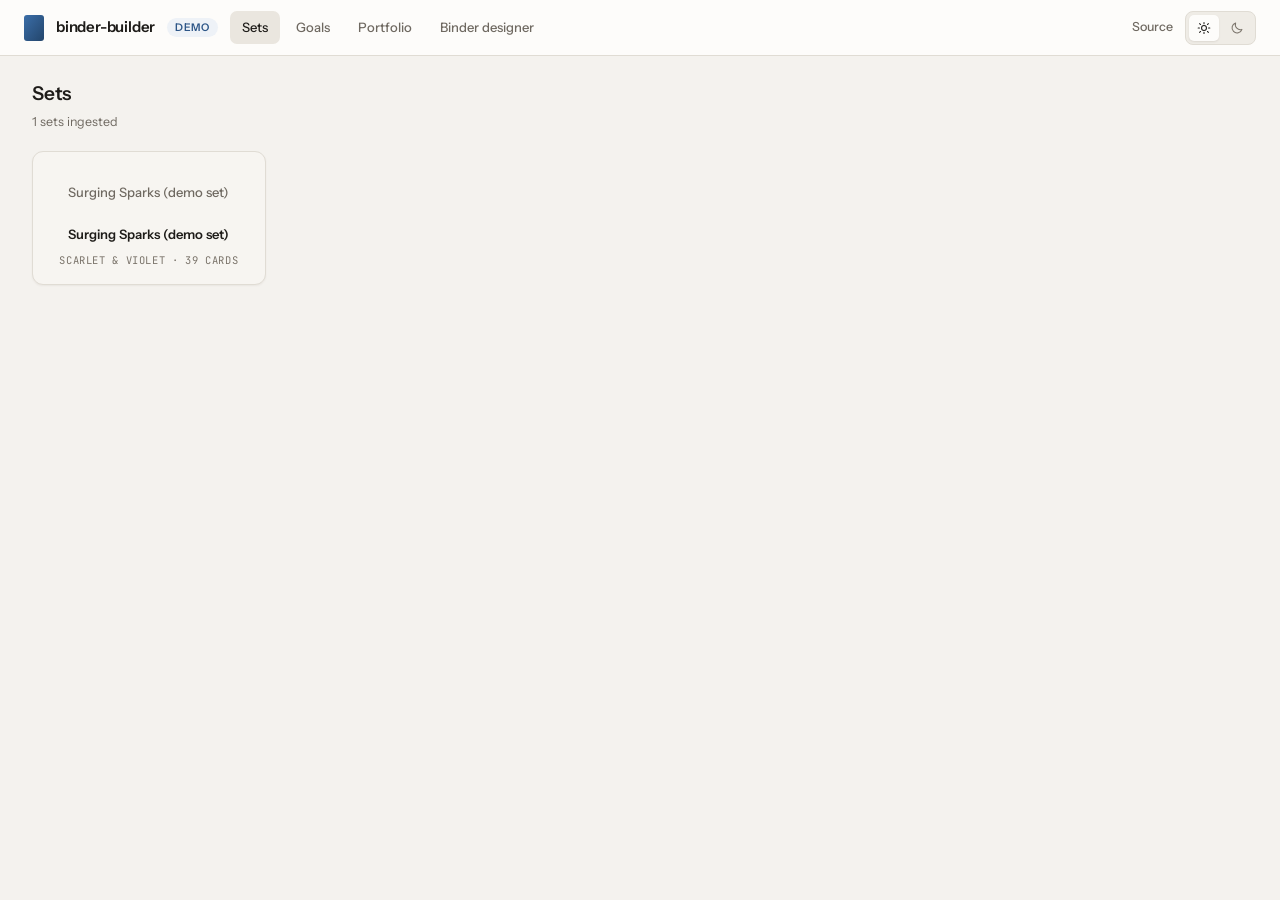
==== commit af25d12d: "Expand binder-builder demo into a read-only tour beyond the designer Sets, goals (including a Grand " ====
--- a/static/binder-builder-demo/index.html
+++ b/static/binder-builder-demo/index.html
@@ -28,8 +28,8 @@
         }
       })();
     </script>
-    <script type="module" crossorigin src="/static/binder-builder-demo/assets/index-DSk0Tb7m.js"></script>
-    <link rel="stylesheet" crossorigin href="/static/binder-builder-demo/assets/index-BuWAXM_l.css">
+    <script type="module" crossorigin src="/static/binder-builder-demo/assets/index-DOmGAZAw.js"></script>
+    <link rel="stylesheet" crossorigin href="/static/binder-builder-demo/assets/index-BQZLlE8f.css">
   </head>
   <body>
     <div id="root"></div>
--- a/static/binder-builder-demo/assets/index-BQZLlE8f.css
+++ b/static/binder-builder-demo/assets/index-BQZLlE8f.css
@@ -0,0 +1 @@
+*,:before,:after{--tw-border-spacing-x: 0;--tw-border-spacing-y: 0;--tw-translate-x: 0;--tw-translate-y: 0;--tw-rotate: 0;--tw-skew-x: 0;--tw-skew-y: 0;--tw-scale-x: 1;--tw-scale-y: 1;--tw-pan-x: ;--tw-pan-y: ;--tw-pinch-zoom: ;--tw-scroll-snap-strictness: proximity;--tw-gradient-from-position: ;--tw-gradient-via-position: ;--tw-gradient-to-position: ;--tw-ordinal: ;--tw-slashed-zero: ;--tw-numeric-figure: ;--tw-numeric-spacing: ;--tw-numeric-fraction: ;--tw-ring-inset: ;--tw-ring-offset-width: 0px;--tw-ring-offset-color: #fff;--tw-ring-color: rgb(59 130 246 / .5);--tw-ring-offset-shadow: 0 0 #0000;--tw-ring-shadow: 0 0 #0000;--tw-shadow: 0 0 #0000;--tw-shadow-colored: 0 0 #0000;--tw-blur: ;--tw-brightness: ;--tw-contrast: ;--tw-grayscale: ;--tw-hue-rotate: ;--tw-invert: ;--tw-saturate: ;--tw-sepia: ;--tw-drop-shadow: ;--tw-backdrop-blur: ;--tw-backdrop-brightness: ;--tw-backdrop-contrast: ;--tw-backdrop-grayscale: ;--tw-backdrop-hue-rotate: ;--tw-backdrop-invert: ;--tw-backdrop-opacity: ;--tw-backdrop-saturate: ;--tw-backdrop-sepia: ;--tw-contain-size: ;--tw-contain-layout: ;--tw-contain-paint: ;--tw-contain-style: }::backdrop{--tw-border-spacing-x: 0;--tw-border-spacing-y: 0;--tw-translate-x: 0;--tw-translate-y: 0;--tw-rotate: 0;--tw-skew-x: 0;--tw-skew-y: 0;--tw-scale-x: 1;--tw-scale-y: 1;--tw-pan-x: ;--tw-pan-y: ;--tw-pinch-zoom: ;--tw-scroll-snap-strictness: proximity;--tw-gradient-from-position: ;--tw-gradient-via-position: ;--tw-gradient-to-position: ;--tw-ordinal: ;--tw-slashed-zero: ;--tw-numeric-figure: ;--tw-numeric-spacing: ;--tw-numeric-fraction: ;--tw-ring-inset: ;--tw-ring-offset-width: 0px;--tw-ring-offset-color: #fff;--tw-ring-color: rgb(59 130 246 / .5);--tw-ring-offset-shadow: 0 0 #0000;--tw-ring-shadow: 0 0 #0000;--tw-shadow: 0 0 #0000;--tw-shadow-colored: 0 0 #0000;--tw-blur: ;--tw-brightness: ;--tw-contrast: ;--tw-grayscale: ;--tw-hue-rotate: ;--tw-invert: ;--tw-saturate: ;--tw-sepia: ;--tw-drop-shadow: ;--tw-backdrop-blur: ;--tw-backdrop-brightness: ;--tw-backdrop-contrast: ;--tw-backdrop-grayscale: ;--tw-backdrop-hue-rotate: ;--tw-backdrop-invert: ;--tw-backdrop-opacity: ;--tw-backdrop-saturate: ;--tw-backdrop-sepia: ;--tw-contain-size: ;--tw-contain-layout: ;--tw-contain-paint: ;--tw-contain-style: }*,:before,:after{box-sizing:border-box;border-width:0;border-style:solid;border-color:#e5e7eb}:before,:after{--tw-content: ""}html,:host{line-height:1.5;-webkit-text-size-adjust:100%;-moz-tab-size:4;-o-tab-size:4;tab-size:4;font-family:var(--font-sans);font-feature-settings:normal;font-variation-settings:normal;-webkit-tap-highlight-color:transparent}body{margin:0;line-height:inherit}hr{height:0;color:inherit;border-top-width:1px}abbr:where([title]){-webkit-text-decoration:underline dotted;text-decoration:underline dotted}h1,h2,h3,h4,h5,h6{font-size:inherit;font-weight:inherit}a{color:inherit;text-decoration:inherit}b,strong{font-weight:bolder}code,kbd,samp,pre{font-family:var(--font-mono);font-feature-settings:normal;font-variation-settings:normal;font-size:1em}small{font-size:80%}sub,sup{font-size:75%;line-height:0;position:relative;vertical-align:baseline}sub{bottom:-.25em}sup{top:-.5em}table{text-indent:0;border-color:inherit;border-collapse:collapse}button,input,optgroup,select,textarea{font-family:inherit;font-feature-settings:inherit;font-variation-settings:inherit;font-size:100%;font-weight:inherit;line-height:inherit;letter-spacing:inherit;color:inherit;margin:0;padding:0}button,select{text-transform:none}button,input:where([type=button]),input:where([type=reset]),input:where([type=submit]){-webkit-appearance:button;background-color:transparent;background-image:none}:-moz-focusring{outline:auto}:-moz-ui-invalid{box-shadow:none}progress{vertical-align:baseline}::-webkit-inner-spin-button,::-webkit-outer-spin-button{height:auto}[type=search]{-webkit-appearance:textfield;outline-offset:-2px}::-webkit-search-decoration{-webkit-appearance:none}::-webkit-file-upload-button{-webkit-appearance:button;font:inherit}summary{display:list-item}blockquote,dl,dd,h1,h2,h3,h4,h5,h6,hr,figure,p,pre{margin:0}fieldset{margin:0;padding:0}legend{padding:0}ol,ul,menu{list-style:none;margin:0;padding:0}dialog{padding:0}textarea{resize:vertical}input::-moz-placeholder,textarea::-moz-placeholder{opacity:1;color:#9ca3af}input::placeholder,textarea::placeholder{opacity:1;color:#9ca3af}button,[role=button]{cursor:pointer}:disabled{cursor:default}img,svg,video,canvas,audio,iframe,embed,object{display:block;vertical-align:middle}img,video{max-width:100%;height:auto}[hidden]:where(:not([hidden=until-found])){display:none}body{background-color:var(--canvas);font-family:var(--font-sans);color:var(--text);-webkit-font-smoothing:antialiased;-moz-osx-font-smoothing:grayscale}input,select,textarea,button{font-family:inherit}::-moz-selection{background:var(--accent-surface);color:var(--accent-text)}::selection{background:var(--accent-surface);color:var(--accent-text)}a:focus-visible,button:focus-visible,input:focus-visible,select:focus-visible,textarea:focus-visible,summary:focus-visible,[tabindex]:focus-visible,[role=button]:focus-visible{outline:2px solid var(--accent);outline-offset:2px}:focus:not(:focus-visible){outline:none}.hatch{background:repeating-linear-gradient(135deg,var(--hatch-a) 0 6px,var(--hatch-b) 6px 12px)}.hatch-lg{background:repeating-linear-gradient(135deg,var(--hatch-a) 0 8px,var(--hatch-b) 8px 16px)}.label-mono{font-family:var(--font-mono);font-size:11px;font-weight:500;text-transform:uppercase;letter-spacing:.08em;color:var(--text-3)}.sr-only{position:absolute;width:1px;height:1px;padding:0;margin:-1px;overflow:hidden;clip:rect(0,0,0,0);white-space:nowrap;border-width:0}.visible{visibility:visible}.collapse{visibility:collapse}.fixed{position:fixed}.absolute{position:absolute}.relative{position:relative}.sticky{position:sticky}.bottom-4{bottom:1rem}.left-1{left:.25rem}.right-1{right:.25rem}.right-\[3px\]{right:3px}.top-0{top:0}.top-1{top:.25rem}.top-\[3px\]{top:3px}.z-20{z-index:20}.mx-auto{margin-left:auto;margin-right:auto}.-mt-2{margin-top:-.5rem}.mb-0\.5{margin-bottom:.125rem}.mb-3{margin-bottom:.75rem}.mb-3\.5{margin-bottom:.875rem}.mb-4{margin-bottom:1rem}.mb-5{margin-bottom:1.25rem}.mb-6{margin-bottom:1.5rem}.ml-2{margin-left:.5rem}.ml-auto{margin-left:auto}.mt-1{margin-top:.25rem}.mt-1\.5{margin-top:.375rem}.mt-2{margin-top:.5rem}.mt-2\.5{margin-top:.625rem}.mt-3{margin-top:.75rem}.mt-3\.5{margin-top:.875rem}.mt-4{margin-top:1rem}.mt-6{margin-top:1.5rem}.mt-8{margin-top:2rem}.block{display:block}.inline-block{display:inline-block}.flex{display:flex}.inline-flex{display:inline-flex}.table{display:table}.grid{display:grid}.hidden{display:none}.aspect-card{aspect-ratio:63 / 88}.aspect-pocket{aspect-ratio:5 / 7}.h-1{height:.25rem}.h-1\.5{height:.375rem}.h-11{height:2.75rem}.h-12{height:3rem}.h-14{height:3.5rem}.h-2{height:.5rem}.h-3\.5{height:.875rem}.h-5{height:1.25rem}.h-56{height:14rem}.h-6{height:1.5rem}.h-64{height:16rem}.h-\[26px\]{height:26px}.h-full{height:100%}.max-h-12{max-height:3rem}.max-h-72{max-height:18rem}.max-h-\[60vh\]{max-height:60vh}.max-h-\[70vh\]{max-height:70vh}.min-h-\[calc\(100vh-56px\)\]{min-height:calc(100vh - 56px)}.min-h-screen{min-height:100vh}.\!w-auto{width:auto!important}.w-10{width:2.5rem}.w-11{width:2.75rem}.w-12{width:3rem}.w-14{width:3.5rem}.w-16{width:4rem}.w-2{width:.5rem}.w-24{width:6rem}.w-3\.5{width:.875rem}.w-48{width:12rem}.w-5{width:1.25rem}.w-7{width:1.75rem}.w-8{width:2rem}.w-\[30px\]{width:30px}.w-\[3px\]{width:3px}.w-\[58px\]{width:58px}.w-\[68px\]{width:68px}.w-\[9\.5rem\]{width:9.5rem}.w-auto{width:auto}.w-fit{width:-moz-fit-content;width:fit-content}.w-full{width:100%}.min-w-0{min-width:0px}.min-w-\[110px\]{min-width:110px}.min-w-\[118px\]{min-width:118px}.min-w-\[12rem\]{min-width:12rem}.min-w-\[130px\]{min-width:130px}.min-w-\[150px\]{min-width:150px}.min-w-\[200px\]{min-width:200px}.max-w-4xl{max-width:56rem}.max-w-5xl{max-width:64rem}.max-w-7xl{max-width:80rem}.max-w-\[1600px\]{max-width:1600px}.max-w-\[230px\]{max-width:230px}.max-w-full{max-width:100%}.max-w-md{max-width:28rem}.max-w-xl{max-width:36rem}.flex-1{flex:1 1 0%}.flex-none{flex:none}.shrink-0{flex-shrink:0}.border-collapse{border-collapse:collapse}@keyframes pulse{50%{opacity:.5}}.animate-pulse{animation:pulse 2s cubic-bezier(.4,0,.6,1) infinite}.cursor-grab{cursor:grab}.cursor-help{cursor:help}.cursor-pointer{cursor:pointer}.touch-none{touch-action:none}.select-none{-webkit-user-select:none;-moz-user-select:none;user-select:none}.grid-cols-1{grid-template-columns:repeat(1,minmax(0,1fr))}.grid-cols-2{grid-template-columns:repeat(2,minmax(0,1fr))}.grid-cols-3{grid-template-columns:repeat(3,minmax(0,1fr))}.flex-col{flex-direction:column}.flex-wrap{flex-wrap:wrap}.items-end{align-items:flex-end}.items-center{align-items:center}.items-baseline{align-items:baseline}.justify-end{justify-content:flex-end}.justify-center{justify-content:center}.justify-between{justify-content:space-between}.gap-0\.5{gap:.125rem}.gap-1{gap:.25rem}.gap-1\.5{gap:.375rem}.gap-2{gap:.5rem}.gap-2\.5{gap:.625rem}.gap-3{gap:.75rem}.gap-3\.5{gap:.875rem}.gap-4{gap:1rem}.gap-5{gap:1.25rem}.gap-6{gap:1.5rem}.gap-\[1px\]{gap:1px}.gap-\[3px\]{gap:3px}.gap-\[5px\]{gap:5px}.gap-x-4{-moz-column-gap:1rem;column-gap:1rem}.space-y-0\.5>:not([hidden])~:not([hidden]){--tw-space-y-reverse: 0;margin-top:calc(.125rem * calc(1 - var(--tw-space-y-reverse)));margin-bottom:calc(.125rem * var(--tw-space-y-reverse))}.overflow-hidden{overflow:hidden}.overflow-x-auto{overflow-x:auto}.overflow-y-auto{overflow-y:auto}.truncate{overflow:hidden;text-overflow:ellipsis;white-space:nowrap}.whitespace-nowrap{white-space:nowrap}.rounded{border-radius:.25rem}.rounded-\[10px\]{border-radius:10px}.rounded-\[11px\]{border-radius:11px}.rounded-\[3px\]{border-radius:3px}.rounded-\[5px\]{border-radius:5px}.rounded-\[7px\]{border-radius:7px}.rounded-\[9px\]{border-radius:9px}.rounded-full{border-radius:9999px}.rounded-lg{border-radius:.5rem}.rounded-md{border-radius:.375rem}.rounded-sm{border-radius:.125rem}.border{border-width:1px}.border-2{border-width:2px}.border-b{border-bottom-width:1px}.border-t{border-top-width:1px}.border-dashed{border-style:dashed}.border-dotted{border-style:dotted}.border-accent{border-color:var(--accent)}.border-accent-line{border-color:var(--accent-line)}.border-danger-line{border-color:var(--danger-line)}.border-ink-4{border-color:var(--text-4)}.border-line{border-color:var(--line)}.border-line-card{border-color:var(--line-card)}.border-line-strong{border-color:var(--line-strong)}.border-warn-line{border-color:var(--warn-line)}.bg-accent{background-color:var(--accent)}.bg-accent-surface{background-color:var(--accent-surface)}.bg-canvas{background-color:var(--canvas)}.bg-danger-surface{background-color:var(--danger-surface)}.bg-inset{background-color:var(--inset)}.bg-nav-active{background-color:var(--nav-active)}.bg-raised{background-color:var(--raised)}.bg-seg{background-color:var(--seg-active)}.bg-surface{background-color:var(--surface)}.bg-track{background-color:var(--track)}.bg-track-muted{background-color:var(--track-muted)}.bg-warn{background-color:var(--warn)}.bg-warn-surface{background-color:var(--warn-surface)}.bg-well{background-color:var(--well)}.bg-accent-panel{background-image:var(--accent-panel)}.bg-glow{background-image:var(--canvas-glow)}.bg-gradient-to-br{background-image:linear-gradient(to bottom right,var(--tw-gradient-stops))}.from-accent{--tw-gradient-from: var(--accent) var(--tw-gradient-from-position);--tw-gradient-to: rgb(255 255 255 / 0) var(--tw-gradient-to-position);--tw-gradient-stops: var(--tw-gradient-from), var(--tw-gradient-to)}.to-accent-deep{--tw-gradient-to: var(--accent-deep) var(--tw-gradient-to-position)}.object-contain{-o-object-fit:contain;object-fit:contain}.object-cover{-o-object-fit:cover;object-fit:cover}.p-0{padding:0}.p-1{padding:.25rem}.p-1\.5{padding:.375rem}.p-2{padding:.5rem}.p-2\.5{padding:.625rem}.p-3{padding:.75rem}.p-4{padding:1rem}.p-5{padding:1.25rem}.p-\[3px\]{padding:3px}.px-0\.5{padding-left:.125rem;padding-right:.125rem}.px-1{padding-left:.25rem;padding-right:.25rem}.px-1\.5{padding-left:.375rem;padding-right:.375rem}.px-2{padding-left:.5rem;padding-right:.5rem}.px-2\.5{padding-left:.625rem;padding-right:.625rem}.px-3{padding-left:.75rem;padding-right:.75rem}.px-3\.5{padding-left:.875rem;padding-right:.875rem}.px-4{padding-left:1rem;padding-right:1rem}.px-5{padding-left:1.25rem;padding-right:1.25rem}.px-6{padding-left:1.5rem;padding-right:1.5rem}.py-0\.5{padding-top:.125rem;padding-bottom:.125rem}.py-1{padding-top:.25rem;padding-bottom:.25rem}.py-1\.5{padding-top:.375rem;padding-bottom:.375rem}.py-10{padding-top:2.5rem;padding-bottom:2.5rem}.py-14{padding-top:3.5rem;padding-bottom:3.5rem}.py-16{padding-top:4rem;padding-bottom:4rem}.py-2{padding-top:.5rem;padding-bottom:.5rem}.py-2\.5{padding-top:.625rem;padding-bottom:.625rem}.py-3{padding-top:.75rem;padding-bottom:.75rem}.py-3\.5{padding-top:.875rem;padding-bottom:.875rem}.py-6{padding-top:1.5rem;padding-bottom:1.5rem}.py-8{padding-top:2rem;padding-bottom:2rem}.py-\[1px\]{padding-top:1px;padding-bottom:1px}.py-\[2px\]{padding-top:2px;padding-bottom:2px}.py-\[3px\]{padding-top:3px;padding-bottom:3px}.py-\[5px\]{padding-top:5px;padding-bottom:5px}.py-\[7px\]{padding-top:7px;padding-bottom:7px}.pb-1{padding-bottom:.25rem}.pt-1{padding-top:.25rem}.pt-2{padding-top:.5rem}.pt-3{padding-top:.75rem}.pt-3\.5{padding-top:.875rem}.text-left{text-align:left}.text-center{text-align:center}.text-right{text-align:right}.align-middle{vertical-align:middle}.font-mono{font-family:var(--font-mono)}.text-\[10\.5px\]{font-size:10.5px}.text-\[10px\]{font-size:10px}.text-\[11\.5px\]{font-size:11.5px}.text-\[11px\]{font-size:11px}.text-\[12\.5px\]{font-size:12.5px}.text-\[12px\]{font-size:12px}.text-\[13\.5px\]{font-size:13.5px}.text-\[13px\]{font-size:13px}.text-\[14px\]{font-size:14px}.text-\[15px\]{font-size:15px}.text-\[16px\]{font-size:16px}.text-\[19px\]{font-size:19px}.text-\[22px\]{font-size:22px}.text-\[24px\]{font-size:24px}.text-\[30px\]{font-size:30px}.text-\[9\.5px\]{font-size:9.5px}.font-bold{font-weight:700}.font-medium{font-weight:500}.font-semibold{font-weight:600}.uppercase{text-transform:uppercase}.leading-\[1\.55\]{line-height:1.55}.leading-\[1\.5\]{line-height:1.5}.leading-\[1\.6\]{line-height:1.6}.leading-none{line-height:1}.leading-snug{line-height:1.375}.leading-tight{line-height:1.25}.tracking-\[-0\.2px\]{letter-spacing:-.2px}.tracking-\[-0\.4px\]{letter-spacing:-.4px}.tracking-\[-0\.5px\]{letter-spacing:-.5px}.tracking-\[-1px\]{letter-spacing:-1px}.tracking-\[0\.04em\]{letter-spacing:.04em}.tracking-\[0\.06em\]{letter-spacing:.06em}.tracking-\[0\.08em\]{letter-spacing:.08em}.text-accent-fg{color:var(--accent-fg)}.text-accent-text{color:var(--accent-text)}.text-danger-text{color:var(--danger-text)}.text-ink{color:var(--text)}.text-ink-2{color:var(--text-2)}.text-ink-3{color:var(--text-3)}.text-ink-4{color:var(--text-4)}.text-transparent{color:transparent}.text-warn-fg{color:var(--warn-fg)}.text-warn-text{color:var(--warn-text)}.underline{text-decoration-line:underline}.accent-\[var\(--accent\)\],.accent-accent{accent-color:var(--accent)}.opacity-25{opacity:.25}.opacity-40{opacity:.4}.opacity-45{opacity:.45}.shadow-glow{--tw-shadow: var(--glow);--tw-shadow-colored: var(--glow);box-shadow:var(--tw-ring-offset-shadow, 0 0 #0000),var(--tw-ring-shadow, 0 0 #0000),var(--tw-shadow)}.shadow-hero{--tw-shadow: var(--shadow-hero);--tw-shadow-colored: var(--shadow-hero);box-shadow:var(--tw-ring-offset-shadow, 0 0 #0000),var(--tw-ring-shadow, 0 0 #0000),var(--tw-shadow)}.shadow-lift{--tw-shadow: var(--shadow-lift);--tw-shadow-colored: var(--shadow-lift);box-shadow:var(--tw-ring-offset-shadow, 0 0 #0000),var(--tw-ring-shadow, 0 0 #0000),var(--tw-shadow)}.shadow-panel{--tw-shadow: var(--shadow-panel);--tw-shadow-colored: var(--shadow-panel);box-shadow:var(--tw-ring-offset-shadow, 0 0 #0000),var(--tw-ring-shadow, 0 0 #0000),var(--tw-shadow)}.shadow-seg{--tw-shadow: var(--seg-active-shadow);--tw-shadow-colored: var(--seg-active-shadow);box-shadow:var(--tw-ring-offset-shadow, 0 0 #0000),var(--tw-ring-shadow, 0 0 #0000),var(--tw-shadow);--tw-shadow-color: var(--seg-active);--tw-shadow: var(--tw-shadow-colored)}.outline-none{outline:2px solid transparent;outline-offset:2px}.invert{--tw-invert: invert(100%);filter:var(--tw-blur) var(--tw-brightness) var(--tw-contrast) var(--tw-grayscale) var(--tw-hue-rotate) var(--tw-invert) var(--tw-saturate) var(--tw-sepia) var(--tw-drop-shadow)}.filter{filter:var(--tw-blur) var(--tw-brightness) var(--tw-contrast) var(--tw-grayscale) var(--tw-hue-rotate) var(--tw-invert) var(--tw-saturate) var(--tw-sepia) var(--tw-drop-shadow)}.transition-\[width\]{transition-property:width;transition-timing-function:cubic-bezier(.4,0,.2,1);transition-duration:.15s}.transition-colors{transition-property:color,background-color,border-color,text-decoration-color,fill,stroke;transition-timing-function:cubic-bezier(.4,0,.2,1);transition-duration:.15s}:root,[data-theme=light]{color-scheme:light;--font-sans: "Instrument Sans", system-ui, -apple-system, sans-serif;--font-mono: "JetBrains Mono", ui-monospace, SFMono-Regular, monospace;--canvas: #f4f2ee;--canvas-glow: none;--surface: #fdfcfa;--raised: #f7f5f1;--inset: #efece6;--well: #f4f2ee;--line: #e0dcd4;--line-strong: #d4cec3;--line-card: #cdc6ba;--text: #1e1c19;--text-2: #3b3833;--text-3: #6f6961;--text-4: #7a736a;--accent: #3b6ea8;--accent-fg: #fdfcfa;--accent-text: #2d5687;--accent-surface: #eef2f7;--accent-line: #c6d5e6;--accent-deep: #23456b;--warn: #b3803a;--warn-text: #8c6229;--warn-surface: #f6eddf;--warn-line: #e6d3b4;--warn-fg: #2a1e0b;--danger: #a8443a;--danger-text: #8f3a31;--danger-surface: #f7ece9;--danger-line: #e6cdc8;--track: #dcd6cc;--track-muted: #b3aca1;--nav-active: #eae6df;--seg-active: #fdfcfa;--seg-active-shadow: 0 1px 2px rgba(60, 50, 35, .1);--accent-panel: linear-gradient(#eef2f7, #eef2f7);--hatch-a: #e8e3da;--hatch-b: #ded8ce;--shadow-card: 0 1px 3px rgba(60, 50, 35, .14);--shadow-panel: 0 1px 2px rgba(60, 50, 35, .06);--shadow-lift: 0 16px 30px rgba(60, 50, 35, .28);--shadow-hero: 0 10px 26px rgba(60, 50, 35, .18);--glow: 0 0 0 4px rgba(59, 110, 168, .12)}[data-theme=dark]{color-scheme:dark;--font-sans: "Space Grotesk", system-ui, -apple-system, sans-serif;--font-mono: "JetBrains Mono", ui-monospace, SFMono-Regular, monospace;--canvas: #0e1013;--canvas-glow: radial-gradient(120% 80% at 50% 0%, #161a21 0%, #0e1013 70%);--surface: #111419;--raised: #151a20;--inset: #0e1216;--well: #14181e;--line: #22262d;--line-strong: #262b33;--line-card: #333b45;--text: #e8eaed;--text-2: #c7ccd4;--text-3: #8b929d;--text-4: #7b838f;--accent: #5fd6a5;--accent-fg: #0b1a14;--accent-text: #5fd6a5;--accent-surface: #1a2b24;--accent-line: #2f4b40;--accent-deep: #2f7f63;--warn: #e8b166;--warn-text: #e8b166;--warn-surface: #2b2419;--warn-line: #4a3a22;--warn-fg: #14100a;--danger: #e3796d;--danger-text: #e3796d;--danger-surface: #2b1c1a;--danger-line: #4a2b27;--track: #252c34;--track-muted: #4a5560;--nav-active: #1e242c;--seg-active: #252c34;--seg-active-shadow: none;--accent-panel: linear-gradient(#1a2b24, #151a20);--hatch-a: #262d36;--hatch-b: #1d232b;--shadow-card: 0 2px 10px rgba(0, 0, 0, .5);--shadow-panel: inset 0 1px 0 rgba(255, 255, 255, .03);--shadow-lift: 0 18px 36px rgba(0, 0, 0, .7);--shadow-hero: 0 10px 30px rgba(0, 0, 0, .55);--glow: 0 0 0 4px rgba(95, 214, 165, .12)}@media(prefers-reduced-motion:reduce){*,*:before,*:after{animation-duration:.01ms!important;animation-iteration-count:1!important;transition-duration:.01ms!important;scroll-behavior:auto!important}}.placeholder\:text-ink-4::-moz-placeholder{color:var(--text-4)}.placeholder\:text-ink-4::placeholder{color:var(--text-4)}.last\:border-0:last-child{border-width:0px}.hover\:border-accent:hover{border-color:var(--accent)}.hover\:border-accent-line:hover{border-color:var(--accent-line)}.hover\:border-line-card:hover{border-color:var(--line-card)}.hover\:bg-danger-surface:hover{background-color:var(--danger-surface)}.hover\:bg-inset:hover{background-color:var(--inset)}.hover\:text-accent-text:hover{color:var(--accent-text)}.hover\:text-danger-text:hover{color:var(--danger-text)}.hover\:text-ink:hover{color:var(--text)}.hover\:text-ink-2:hover{color:var(--text-2)}.hover\:underline:hover{text-decoration-line:underline}.hover\:opacity-90:hover{opacity:.9}.focus\:border-accent:focus{border-color:var(--accent)}.focus\:shadow-glow:focus{--tw-shadow: var(--glow);--tw-shadow-colored: var(--glow);box-shadow:var(--tw-ring-offset-shadow, 0 0 #0000),var(--tw-ring-shadow, 0 0 #0000),var(--tw-shadow)}.focus-visible\:block:focus-visible{display:block}.active\:cursor-grabbing:active{cursor:grabbing}.disabled\:cursor-not-allowed:disabled{cursor:not-allowed}.disabled\:opacity-40:disabled{opacity:.4}.group\/pocket:hover .group-hover\/pocket\:block{display:block}@media(min-width:640px){.sm\:block{display:block}.sm\:flex{display:flex}.sm\:w-28{width:7rem}.sm\:grid-cols-3{grid-template-columns:repeat(3,minmax(0,1fr))}.sm\:grid-cols-4{grid-template-columns:repeat(4,minmax(0,1fr))}.sm\:flex-row{flex-direction:row}.sm\:items-end{align-items:flex-end}.sm\:gap-7{gap:1.75rem}.sm\:px-6{padding-left:1.5rem;padding-right:1.5rem}.sm\:px-8{padding-left:2rem;padding-right:2rem}}@media(min-width:768px){.md\:grid-cols-4{grid-template-columns:repeat(4,minmax(0,1fr))}.md\:grid-cols-6{grid-template-columns:repeat(6,minmax(0,1fr))}}@media(min-width:1024px){.lg\:col-span-5{grid-column:span 5 / span 5}.lg\:col-span-7{grid-column:span 7 / span 7}.lg\:w-72{width:18rem}.lg\:grid-cols-12{grid-template-columns:repeat(12,minmax(0,1fr))}.lg\:grid-cols-6{grid-template-columns:repeat(6,minmax(0,1fr))}.lg\:grid-cols-8{grid-template-columns:repeat(8,minmax(0,1fr))}.lg\:flex-row{flex-direction:row}}@media(min-width:1280px){.xl\:w-\[24rem\]{width:24rem}.xl\:grid-cols-5{grid-template-columns:repeat(5,minmax(0,1fr))}.xl\:grid-cols-6{grid-template-columns:repeat(6,minmax(0,1fr))}.xl\:grid-cols-7{grid-template-columns:repeat(7,minmax(0,1fr))}.xl\:grid-cols-9{grid-template-columns:repeat(9,minmax(0,1fr))}.xl\:flex-row{flex-direction:row}.xl\:items-end{align-items:flex-end}}
